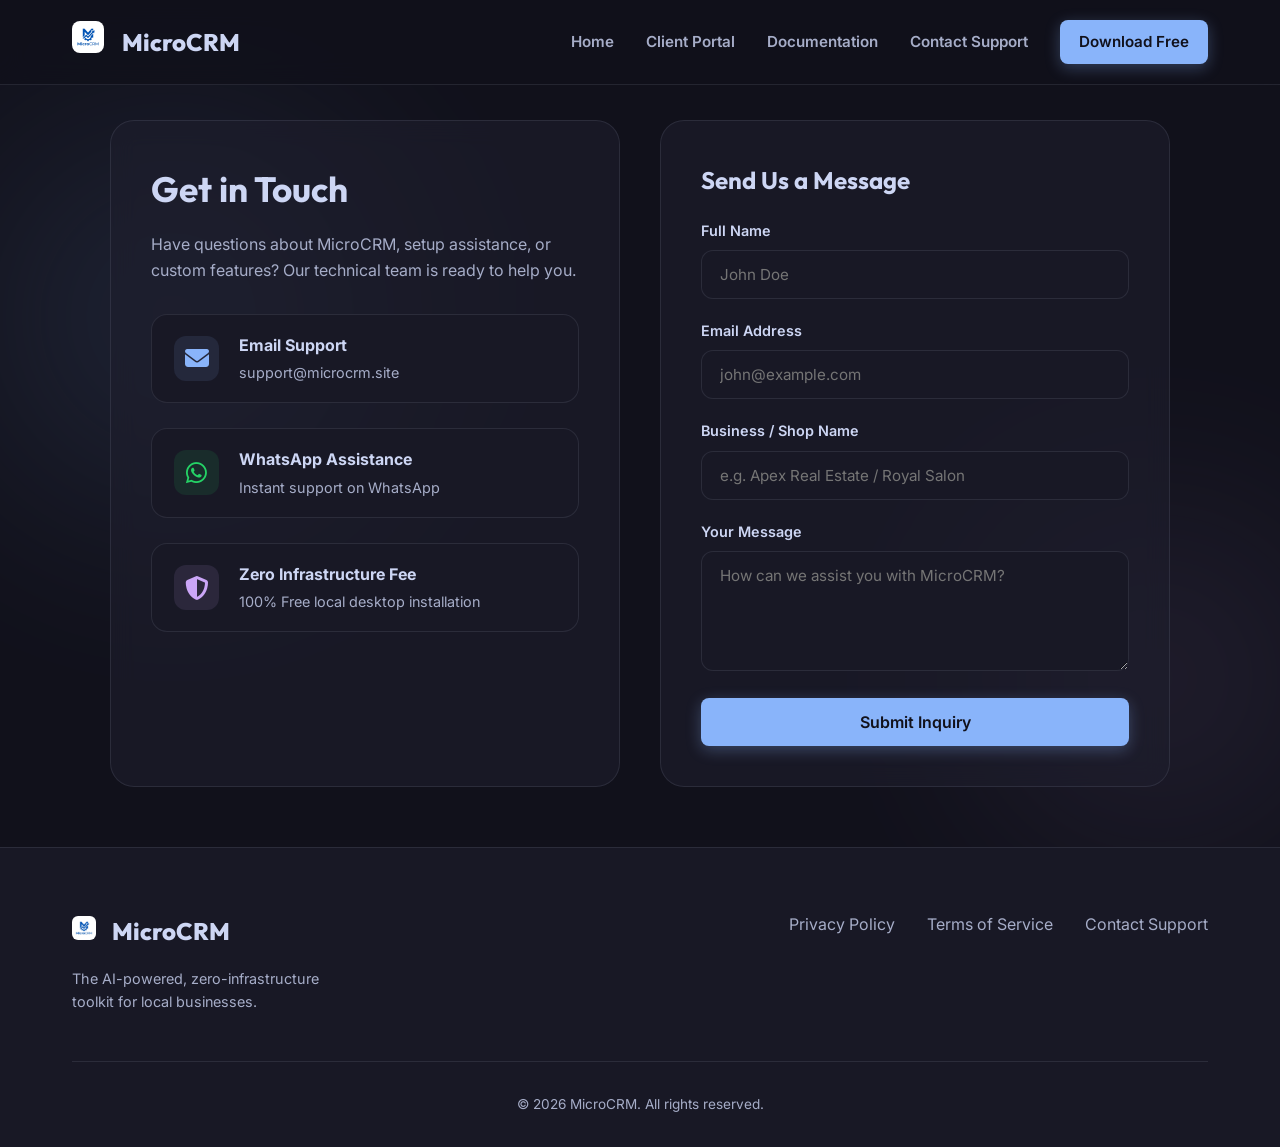
==== contact.html @ cad5dcee "Add full working Privacy Policy, Terms of Service, Contact Support, and Client Portal showcase pages" ====
<!DOCTYPE html>
<html lang="en">
<head>
    <meta charset="UTF-8">
    <meta name="viewport" content="width=device-width, initial-scale=1.0">
    <title>Contact Support - MicroCRM</title>
    <meta name="description" content="Contact MicroCRM Support & Sales team for assistance, demo inquiries, or technical support.">
    <link rel="preconnect" href="https://fonts.googleapis.com">
    <link rel="preconnect" href="https://fonts.gstatic.com" crossorigin>
    <link href="https://fonts.googleapis.com/css2?family=Inter:wght@300;400;500;600;700;800&family=Outfit:wght@400;600;700;800;900&display=swap" rel="stylesheet">
    <link rel="stylesheet" href="style.css">
    <link rel="stylesheet" href="https://cdnjs.cloudflare.com/ajax/libs/font-awesome/6.4.0/css/all.min.css">
    <style>
        .page-container {
            max-width: 1100px;
            margin: 120px auto 60px;
            padding: 0 20px;
        }
        .contact-grid {
            display: grid;
            grid-template-columns: 1fr 1fr;
            gap: 40px;
        }
        @media(max-width: 850px) {
            .contact-grid { grid-template-columns: 1fr; }
        }
        .contact-card {
            background: var(--glass-bg);
            border: 1px solid var(--border);
            border-radius: 24px;
            padding: 40px;
            backdrop-filter: blur(12px);
        }
        .contact-card h1 {
            font-family: 'Outfit', sans-serif;
            font-size: 2.2rem;
            margin-bottom: 15px;
            color: var(--text-main);
        }
        .contact-card p {
            color: var(--text-muted);
            margin-bottom: 30px;
            line-height: 1.6;
        }
        .info-box {
            display: flex;
            align-items: center;
            gap: 20px;
            margin-bottom: 25px;
            padding: 18px 22px;
            background: var(--bg-secondary);
            border: 1px solid var(--border);
            border-radius: 16px;
        }
        .info-icon {
            font-size: 1.5rem;
            color: var(--primary);
            width: 45px;
            height: 45px;
            display: flex;
            align-items: center;
            justify-content: center;
            background: rgba(137, 180, 250, 0.1);
            border-radius: 12px;
        }
        .info-text h4 {
            color: var(--text-main);
            font-size: 1rem;
            margin-bottom: 3px;
        }
        .info-text p {
            color: var(--text-muted);
            margin: 0;
            font-size: 0.9rem;
        }
        .form-group {
            margin-bottom: 20px;
        }
        .form-group label {
            display: block;
            color: var(--text-main);
            font-size: 0.9rem;
            font-weight: 600;
            margin-bottom: 8px;
        }
        .form-control {
            width: 100%;
            padding: 14px 18px;
            background: var(--bg-secondary);
            border: 1px solid var(--border);
            border-radius: 12px;
            color: var(--text-main);
            font-family: 'Inter', sans-serif;
            font-size: 0.95rem;
            outline: none;
            transition: border-color 0.3s;
        }
        .form-control:focus {
            border-color: var(--primary);
        }
        textarea.form-control {
            resize: vertical;
            min-height: 120px;
        }
        .success-message {
            display: none;
            padding: 15px;
            background: rgba(166, 227, 161, 0.15);
            border: 1px solid var(--success);
            color: var(--success);
            border-radius: 12px;
            margin-top: 15px;
            font-weight: 500;
            text-align: center;
        }
    </style>
</head>
<body>
    <div class="blob blob-1"></div>
    <div class="blob blob-2"></div>

    <nav class="navbar">
        <div class="nav-container">
            <div class="logo">
                <span class="logo-icon"><img src="logo.png" alt="MicroCRM Logo" style="height: 32px; width: 32px; margin-right: 10px; border-radius: 8px;"></span>
                <a href="index.html" style="text-decoration: none; color: inherit;"><span class="logo-text">MicroCRM</span></a>
            </div>
            <div class="nav-links">
                <a href="index.html">Home</a>
                <a href="portal-demo.html">Client Portal</a>
                <a href="docs.html">Documentation</a>
                <a href="contact.html" class="active">Contact Support</a>
                <a href="https://github.com/ayushmanparchoria16/microcrm/releases/download/v1.0/MicroCRM_Setup.exe" class="btn btn-primary btn-download">Download Free</a>
            </div>
        </div>
    </nav>

    <div class="page-container">
        <div class="contact-grid">
            <div class="contact-card">
                <h1>Get in Touch</h1>
                <p>Have questions about MicroCRM, setup assistance, or custom features? Our technical team is ready to help you.</p>

                <div class="info-box">
                    <div class="info-icon"><i class="fa-solid fa-envelope"></i></div>
                    <div class="info-text">
                        <h4>Email Support</h4>
                        <p>support@microcrm.site</p>
                    </div>
                </div>

                <div class="info-box">
                    <div class="info-icon" style="color: var(--whatsapp); background: rgba(37, 211, 102, 0.1);"><i class="fa-brands fa-whatsapp"></i></div>
                    <div class="info-text">
                        <h4>WhatsApp Assistance</h4>
                        <p>Instant support on WhatsApp</p>
                    </div>
                </div>

                <div class="info-box">
                    <div class="info-icon" style="color: var(--accent); background: rgba(203, 166, 247, 0.1);"><i class="fa-solid fa-shield-halved"></i></div>
                    <div class="info-text">
                        <h4>Zero Infrastructure Fee</h4>
                        <p>100% Free local desktop installation</p>
                    </div>
                </div>
            </div>

            <div class="contact-card">
                <h3 style="font-family: 'Outfit', sans-serif; font-size: 1.5rem; margin-bottom: 20px; color: var(--text-main);">Send Us a Message</h3>
                <form id="contactForm">
                    <div class="form-group">
                        <label for="fullName">Full Name</label>
                        <input type="text" id="fullName" class="form-control" placeholder="John Doe" required>
                    </div>

                    <div class="form-group">
                        <label for="emailAddr">Email Address</label>
                        <input type="email" id="emailAddr" class="form-control" placeholder="john@example.com" required>
                    </div>

                    <div class="form-group">
                        <label for="bizName">Business / Shop Name</label>
                        <input type="text" id="bizName" class="form-control" placeholder="e.g. Apex Real Estate / Royal Salon">
                    </div>

                    <div class="form-group">
                        <label for="msgText">Your Message</label>
                        <textarea id="msgText" class="form-control" placeholder="How can we assist you with MicroCRM?" required></textarea>
                    </div>

                    <button type="submit" class="btn btn-primary" style="width: 100%; padding: 14px; font-size: 1rem; cursor: pointer;">Submit Inquiry</button>
                    <div class="success-message" id="successMsg">✅ Thank you! Your message has been received. Our team will contact you shortly.</div>
                </form>
            </div>
        </div>
    </div>

    <footer class="footer">
        <div class="container">
            <div class="footer-content">
                <div class="footer-brand">
                    <div class="logo">
                        <span class="logo-icon"><img src="logo.png" alt="MicroCRM Logo" style="height: 24px; width: 24px; margin-right: 8px; border-radius: 6px;"></span>
                        <span class="logo-text">MicroCRM</span>
                    </div>
                    <p>The AI-powered, zero-infrastructure toolkit for local businesses.</p>
                </div>
                <div class="footer-links">
                    <a href="privacy.html">Privacy Policy</a>
                    <a href="terms.html">Terms of Service</a>
                    <a href="contact.html">Contact Support</a>
                </div>
            </div>
            <div class="copyright">
                &copy; 2026 MicroCRM. All rights reserved.
            </div>
        </div>
    </footer>

    <script src="script.js"></script>
    <script>
        document.getElementById('contactForm').addEventListener('submit', function(e) {
            e.preventDefault();
            document.getElementById('successMsg').style.display = 'block';
            this.reset();
        });
    </script>
</body>
</html>
---- style.css ----
:root {
    --bg-main: #11111b;
    --bg-secondary: #181825;
    --bg-tertiary: #1e1e2e;
    --text-main: #cdd6f4;
    --text-muted: #a6adc8;
    --primary: #89b4fa;
    --accent: #cba6f7;
    --success: #a6e3a1;
    --whatsapp: #25D366;
    --border: rgba(205, 214, 244, 0.1);
    --glass-bg: rgba(30, 30, 46, 0.6);
}

* {
    margin: 0;
    padding: 0;
    box-sizing: border-box;
}

body {
    font-family: 'Inter', sans-serif;
    background-color: var(--bg-main);
    color: var(--text-main);
    line-height: 1.6;
    overflow-x: hidden;
    position: relative;
}

/* Dynamic Background Blobs */
.blob {
    position: absolute;
    filter: blur(100px);
    z-index: -1;
    opacity: 0.5;
    animation: float 20s infinite alternate;
}

.blob-1 { top: -10%; left: -10%; width: 600px; height: 600px; background: radial-gradient(circle, rgba(137,180,250,0.3) 0%, rgba(137,180,250,0) 70%); }
.blob-2 { top: 30%; right: -10%; width: 500px; height: 500px; background: radial-gradient(circle, rgba(203,166,247,0.25) 0%, rgba(203,166,247,0) 70%); animation-delay: -5s; }
.blob-3 { top: 70%; left: 20%; width: 400px; height: 400px; background: radial-gradient(circle, rgba(166,227,161,0.2) 0%, rgba(166,227,161,0) 70%); animation-delay: -10s; }

@keyframes float {
    0% { transform: translate(0, 0) scale(1); }
    100% { transform: translate(50px, 50px) scale(1.1); }
}

.container {
    max-width: 1200px;
    margin: 0 auto;
    padding: 0 2rem;
}

/* Navbar */
.navbar {
    padding: 1.25rem 0;
    position: fixed;
    width: 100%;
    top: 0;
    z-index: 100;
    background: rgba(17, 17, 27, 0.85);
    backdrop-filter: blur(12px);
    border-bottom: 1px solid var(--border);
    transition: all 0.3s ease;
}

.nav-container {
    max-width: 1200px;
    margin: 0 auto;
    padding: 0 2rem;
    display: flex;
    justify-content: space-between;
    align-items: center;
}

.logo {
    display: flex;
    align-items: center;
    gap: 0.5rem;
    font-family: 'Outfit', sans-serif;
    font-size: 1.5rem;
    font-weight: 800;
    color: var(--text-main);
}

.logo-icon { color: var(--accent); }

.nav-links {
    display: flex;
    align-items: center;
    gap: 2rem;
}

.nav-links a {
    color: var(--text-muted);
    text-decoration: none;
    font-size: 0.95rem;
    font-weight: 600;
    transition: color 0.2s;
}

.nav-links a:hover { color: var(--primary); }

/* Buttons */
.btn {
    display: inline-block;
    padding: 0.6rem 1.2rem;
    border-radius: 8px;
    font-weight: 600;
    text-decoration: none;
    transition: all 0.3s ease;
    cursor: pointer;
    border: none;
    font-family: inherit;
}

.btn-primary { background: var(--primary); color: var(--bg-main) !important; box-shadow: 0 4px 15px rgba(137, 180, 250, 0.3); }
.btn-primary:hover { transform: translateY(-2px); box-shadow: 0 6px 20px rgba(137, 180, 250, 0.4); }
.btn-secondary { background: rgba(205, 214, 244, 0.1); color: var(--text-main) !important; border: 1px solid var(--border); }
.btn-secondary:hover { background: rgba(205, 214, 244, 0.15); }
.btn-large { padding: 1rem 2rem; font-size: 1.1rem; border-radius: 12px; }

/* Hero Section */
.hero { padding-top: 150px; padding-bottom: 80px; text-align: center; }
.hero-badge { display: inline-block; background: rgba(203, 166, 247, 0.15); color: var(--accent); padding: 0.4rem 1rem; border-radius: 20px; font-size: 0.9rem; font-weight: 600; margin-bottom: 1.5rem; border: 1px solid rgba(203, 166, 247, 0.3); }
.hero-title { font-family: 'Outfit', sans-serif; font-size: 4rem; line-height: 1.15; margin-bottom: 1.5rem; font-weight: 900; }
.gradient-text { background: linear-gradient(135deg, var(--primary), var(--accent)); -webkit-background-clip: text; -webkit-text-fill-color: transparent; }
.hero-subtitle { font-size: 1.15rem; color: var(--text-muted); max-width: 800px; margin: 0 auto 2.5rem auto; line-height: 1.6; }
.hero-actions { display: flex; gap: 1rem; justify-content: center; margin-bottom: 5rem; }

/* Dashboard Mockup Premium */
.premium-mockup { max-width: 1000px; margin: 0 auto; background: var(--bg-secondary); border-radius: 16px; border: 1px solid var(--border); box-shadow: 0 25px 50px -12px rgba(0, 0, 0, 0.6); overflow: hidden; transform: perspective(1000px) rotateX(4deg) translateY(10px); transition: all 0.5s cubic-bezier(0.25, 0.8, 0.25, 1); }
.premium-mockup:hover { transform: perspective(1000px) rotateX(0deg) translateY(0); box-shadow: 0 35px 60px -12px rgba(0, 0, 0, 0.8), 0 0 40px rgba(137, 180, 250, 0.15); }
.browser-bar { background: #11111b; padding: 0.75rem 1rem; display: flex; align-items: center; gap: 0.5rem; border-bottom: 1px solid var(--border); }
.dot { width: 12px; height: 12px; border-radius: 50%; }
.red { background: #f38ba8; } .yellow { background: #f9e2af; } .green { background: var(--success); }
.url-bar { flex: 1; background: rgba(255,255,255,0.05); margin-left: 1rem; padding: 0.4rem 1rem; border-radius: 6px; font-size: 0.85rem; color: var(--text-muted); text-align: left; font-family: monospace; }
.dashboard-layout { display: flex; height: 450px; }
.mock-sidebar { width: 80px; background: #181825; border-right: 1px solid var(--border); display: flex; flex-direction: column; align-items: center; padding: 1.5rem 0; gap: 1.5rem; }
.mock-nav-item { width: 40px; height: 40px; border-radius: 8px; background: rgba(255,255,255,0.05); }
.mock-nav-item.active { background: rgba(137, 180, 250, 0.2); border-left: 3px solid var(--primary); }
.mt-auto { margin-top: auto; }
.mock-main { flex: 1; padding: 1.5rem; display: flex; flex-direction: column; gap: 1.5rem; background: #1e1e2e; }
.mock-header { display: flex; justify-content: space-between; }
.mock-title { width: 200px; height: 24px; background: rgba(255,255,255,0.1); border-radius: 4px; }
.mock-actions { width: 100px; height: 32px; background: rgba(137,180,250,0.2); border-radius: 6px; }
.mock-grid.top { display: grid; grid-template-columns: repeat(4, 1fr); gap: 1rem; }
.mock-stat-card { height: 90px; background: #181825; border: 1px solid var(--border); border-radius: 12px; }
.mock-grid.bottom { display: grid; grid-template-columns: 2fr 1fr; gap: 1rem; flex: 1; }
.mock-chart-card { background: #181825; border: 1px solid var(--border); border-radius: 12px; }
.mock-list-card { background: #181825; border: 1px solid var(--border); border-radius: 12px; }

/* Bento Grid */
.bento-section { padding: 80px 0; }
.section-title { font-family: 'Outfit', sans-serif; font-size: 2.5rem; text-align: center; margin-bottom: 4rem; }
.bento-grid { display: grid; grid-template-columns: repeat(3, 1fr); gap: 1.5rem; grid-auto-rows: minmax(300px, auto); }
.bento-card { background: var(--glass-bg); border: 1px solid var(--border); backdrop-filter: blur(12px); border-radius: 24px; padding: 2.5rem; display: flex; flex-direction: column; justify-content: space-between; overflow: hidden; position: relative; transition: transform 0.3s ease; }
.bento-card:hover { transform: translateY(-5px); border-color: rgba(255,255,255,0.15); }
.col-span-2 { grid-column: span 2; }
.feature-icon { font-size: 2.5rem; margin-bottom: 1.5rem; width: 60px; height: 60px; display: flex; align-items: center; justify-content: center; border-radius: 16px; }
.whatsapp-color { background: rgba(37, 211, 102, 0.15); color: var(--whatsapp); }
.ai-color { background: rgba(203, 166, 247, 0.15); color: var(--accent); }
.portal-color { background: rgba(137, 180, 250, 0.15); color: var(--primary); }
.crm-color { background: rgba(166, 227, 161, 0.15); color: var(--success); }

.bento-card h3 { font-family: 'Outfit', sans-serif; font-size: 1.5rem; margin-bottom: 1rem; color: var(--text-main); }
.bento-card p { color: var(--text-muted); font-size: 0.95rem; line-height: 1.6; margin-bottom: 1.5rem; }

.feature-list { list-style: none; display: flex; flex-direction: column; gap: 0.75rem; }
.feature-list li { display: flex; align-items: center; gap: 0.75rem; font-size: 0.9rem; color: var(--text-main); font-weight: 500; }
.feature-list li i { color: var(--success); }
.grid-list { display: grid; grid-template-columns: 1fr 1fr; gap: 1rem; }

/* WhatsApp Mockup */
.whatsapp-card { flex-direction: row; align-items: center; gap: 2rem; }
.whatsapp-card .bento-content { flex: 1; }
.whatsapp-mockup { flex: 1; background: #efeae2; padding: 1.5rem; border-radius: 16px; border: 4px solid #11111b; display: flex; flex-direction: column; gap: 1rem; background-image: url('data:image/svg+xml,%3Csvg width="100" height="100" xmlns="http://www.w3.org/2000/svg"%3E%3Cpath d="M50 0L100 50L50 100L0 50Z" fill="%23000" fill-opacity="0.03"/%3E%3C/svg%3E'); }
.chat-bubble { padding: 0.75rem 1rem; border-radius: 12px; font-size: 0.85rem; max-width: 90%; color: #111; line-height: 1.4; }
.chat-bubble.received { background: #fff; align-self: flex-start; border-top-left-radius: 0; box-shadow: 0 1px 2px rgba(0,0,0,0.1); }
.chat-bubble.sent { background: #d9fdd3; align-self: flex-end; border-top-right-radius: 0; box-shadow: 0 1px 2px rgba(0,0,0,0.1); }

/* Architecture Section */
.architecture-section { padding: 80px 0 120px 0; }
.arch-box { padding: 4rem; display: flex; align-items: center; gap: 4rem; }
.arch-content { flex: 1; }
.arch-content h2 { font-family: 'Outfit', sans-serif; font-size: 2.2rem; margin-bottom: 1.5rem; }
.arch-content p { color: var(--text-muted); font-size: 1.05rem; margin-bottom: 2rem; }
.arch-visual { flex: 1; display: flex; align-items: center; justify-content: space-between; background: rgba(0,0,0,0.2); padding: 2rem; border-radius: 16px; border: 1px solid var(--border); }
.server-node { text-align: center; font-weight: 600; font-size: 0.9rem; }
.server-node i { font-size: 3rem; margin-bottom: 1rem; display: block; }
.server-node.cloud { color: var(--primary); }
.server-node.customer { color: var(--accent); }
.connector { color: var(--text-muted); opacity: 0.5; font-size: 1.5rem; }

/* Footer */
.footer { background: var(--bg-secondary); padding: 4rem 0 2rem 0; border-top: 1px solid var(--border); }
.footer-content { display: flex; justify-content: space-between; margin-bottom: 3rem; flex-wrap: wrap; gap: 2rem; }
.footer-brand p { color: var(--text-muted); margin-top: 1rem; max-width: 250px; font-size: 0.9rem; }
.footer-links { display: flex; gap: 2rem; }
.footer-links a { color: var(--text-muted); text-decoration: none; transition: color 0.2s; }
.footer-links a:hover { color: var(--primary); }
.copyright { text-align: center; color: var(--text-muted); font-size: 0.85rem; border-top: 1px solid var(--border); padding-top: 2rem; }

@media (max-width: 1024px) {
    .bento-grid { grid-template-columns: 1fr 1fr; }
    .col-span-2 { grid-column: span 2; }
    .whatsapp-card { flex-direction: column; }
    .arch-box { flex-direction: column; padding: 2.5rem; }
}

@media (max-width: 768px) {
    .hero-title { font-size: 3rem; }
    .nav-links { display: none; }
    .hero-actions { flex-direction: column; }
    .bento-grid { grid-template-columns: 1fr; }
    .col-span-2 { grid-column: span 1; }
    .grid-list { grid-template-columns: 1fr; }
}
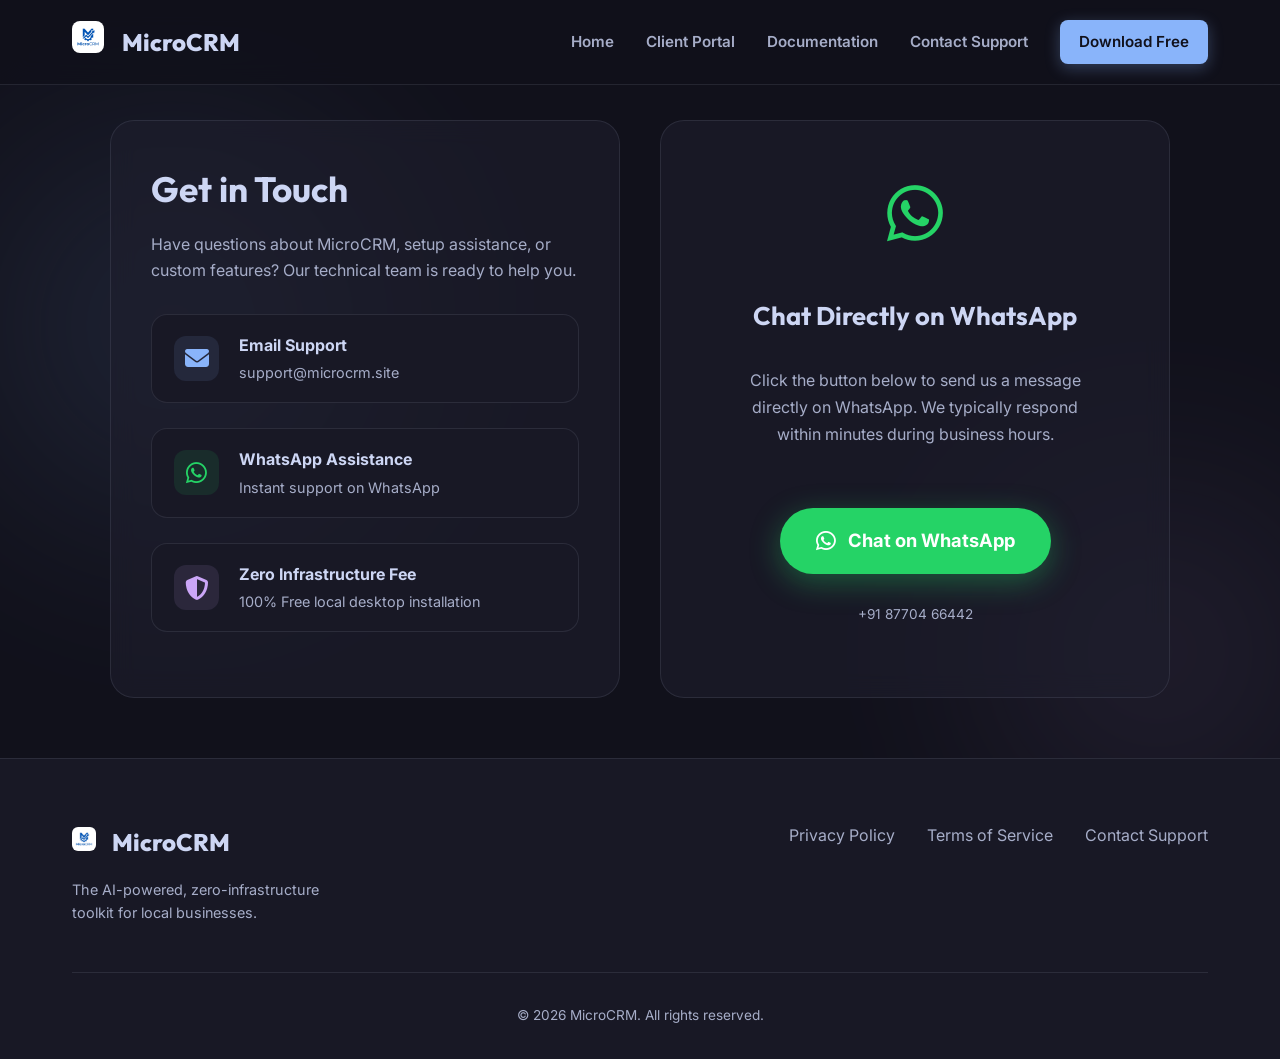
==== commit d4f3164d: "Replace contact form with WhatsApp direct message button" ====
--- a/contact.html
+++ b/contact.html
@@ -166,32 +166,20 @@
                 </div>
             </div>
 
-            <div class="contact-card">
-                <h3 style="font-family: 'Outfit', sans-serif; font-size: 1.5rem; margin-bottom: 20px; color: var(--text-main);">Send Us a Message</h3>
-                <form id="contactForm">
-                    <div class="form-group">
-                        <label for="fullName">Full Name</label>
-                        <input type="text" id="fullName" class="form-control" placeholder="John Doe" required>
-                    </div>
-
-                    <div class="form-group">
-                        <label for="emailAddr">Email Address</label>
-                        <input type="email" id="emailAddr" class="form-control" placeholder="john@example.com" required>
-                    </div>
-
-                    <div class="form-group">
-                        <label for="bizName">Business / Shop Name</label>
-                        <input type="text" id="bizName" class="form-control" placeholder="e.g. Apex Real Estate / Royal Salon">
-                    </div>
-
-                    <div class="form-group">
-                        <label for="msgText">Your Message</label>
-                        <textarea id="msgText" class="form-control" placeholder="How can we assist you with MicroCRM?" required></textarea>
-                    </div>
-
-                    <button type="submit" class="btn btn-primary" style="width: 100%; padding: 14px; font-size: 1rem; cursor: pointer;">Submit Inquiry</button>
-                    <div class="success-message" id="successMsg">✅ Thank you! Your message has been received. Our team will contact you shortly.</div>
-                </form>
+            <div class="contact-card" style="display: flex; flex-direction: column; align-items: center; justify-content: center; text-align: center; gap: 30px;">
+                <div style="font-size: 4rem; color: var(--whatsapp);"><i class="fa-brands fa-whatsapp"></i></div>
+                <h3 style="font-family: 'Outfit', sans-serif; font-size: 1.6rem; color: var(--text-main);">Chat Directly on WhatsApp</h3>
+                <p style="color: var(--text-muted); font-size: 1rem; max-width: 350px; line-height: 1.7;">Click the button below to send us a message directly on WhatsApp. We typically respond within minutes during business hours.</p>
+                <a href="https://wa.me/918770466442?text=Hi%2C%20I%20am%20interested%20in%20MicroCRM!%20I%20would%20like%20to%20know%20more%20about%20the%20features%20and%20pricing."
+                   target="_blank"
+                   rel="noopener noreferrer"
+                   style="display: inline-flex; align-items: center; gap: 12px; background: #25D366; color: #fff; font-size: 1.15rem; font-weight: 700; padding: 18px 36px; border-radius: 50px; text-decoration: none; box-shadow: 0 8px 30px rgba(37, 211, 102, 0.35); transition: transform 0.2s, box-shadow 0.2s;"
+                   onmouseover="this.style.transform='scale(1.05)'; this.style.boxShadow='0 12px 40px rgba(37,211,102,0.5)'"
+                   onmouseout="this.style.transform='scale(1)'; this.style.boxShadow='0 8px 30px rgba(37,211,102,0.35)'">
+                    <i class="fa-brands fa-whatsapp" style="font-size: 1.4rem;"></i>
+                    Chat on WhatsApp
+                </a>
+                <p style="color: var(--text-muted); font-size: 0.85rem;">+91 87704 66442</p>
             </div>
         </div>
     </div>
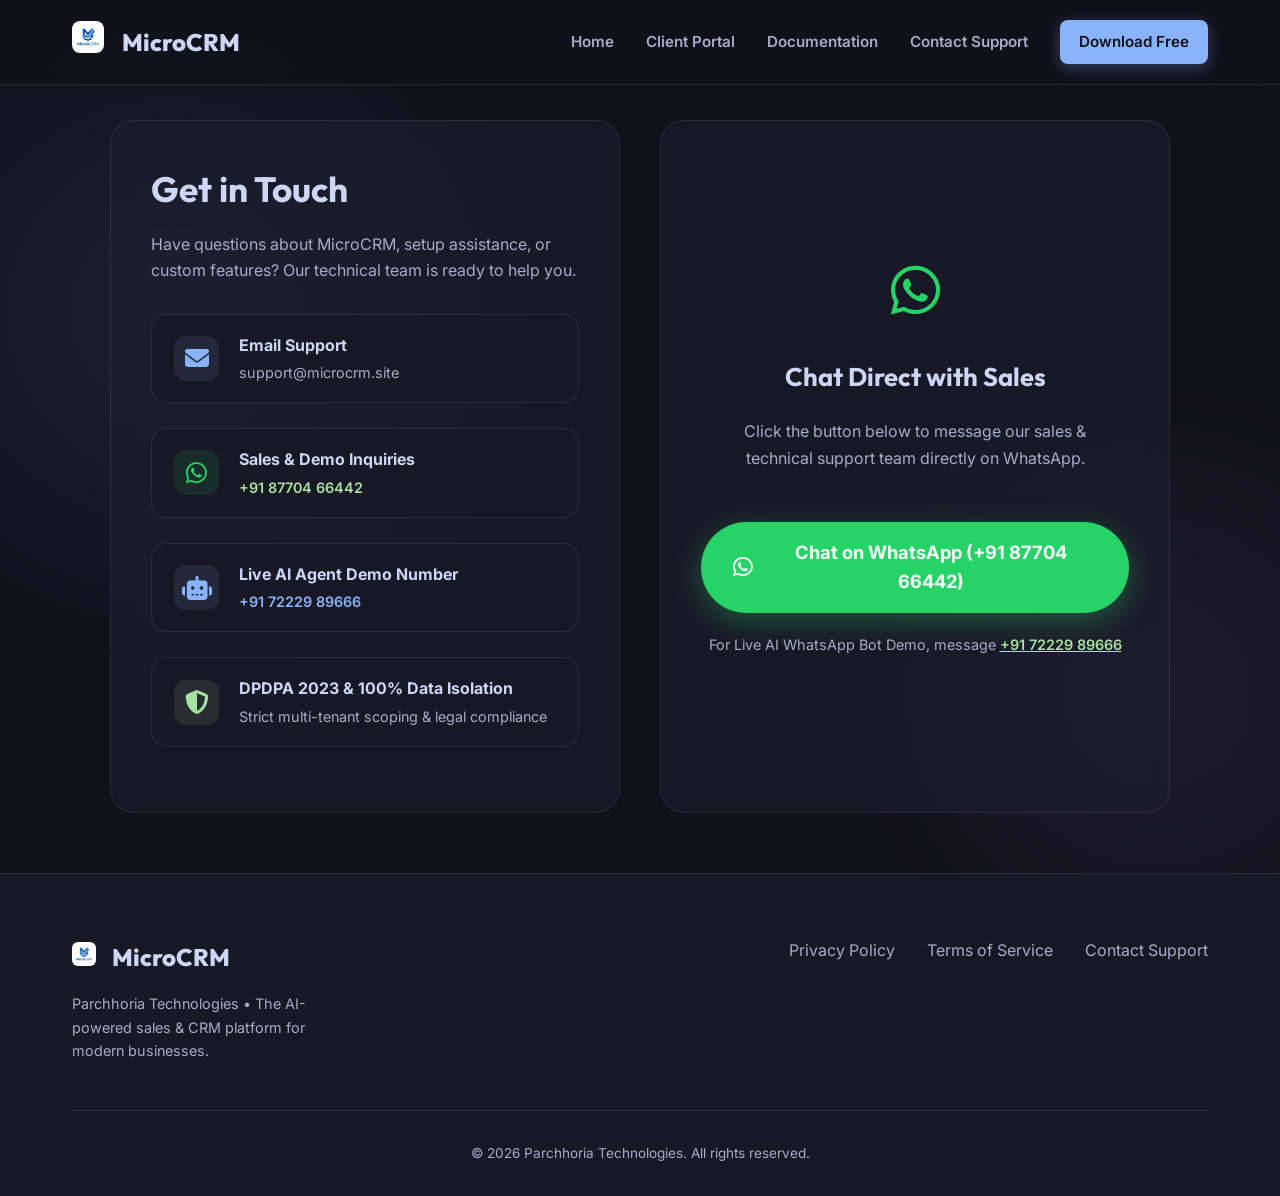
==== commit 98bffbcd: "Update marketing site for microcrm.site with DPDPA 2023 compliance badge, 100 percent data isolation" ====
--- a/contact.html
+++ b/contact.html
@@ -152,34 +152,44 @@
                 <div class="info-box">
                     <div class="info-icon" style="color: var(--whatsapp); background: rgba(37, 211, 102, 0.1);"><i class="fa-brands fa-whatsapp"></i></div>
                     <div class="info-text">
-                        <h4>WhatsApp Assistance</h4>
-                        <p>Instant support on WhatsApp</p>
-                    </div>
-                </div>
-
-                <div class="info-box">
-                    <div class="info-icon" style="color: var(--accent); background: rgba(203, 166, 247, 0.1);"><i class="fa-solid fa-shield-halved"></i></div>
-                    <div class="info-text">
-                        <h4>Zero Infrastructure Fee</h4>
-                        <p>100% Free local desktop installation</p>
-                    </div>
-                </div>
-            </div>
-
-            <div class="contact-card" style="display: flex; flex-direction: column; align-items: center; justify-content: center; text-align: center; gap: 30px;">
-                <div style="font-size: 4rem; color: var(--whatsapp);"><i class="fa-brands fa-whatsapp"></i></div>
-                <h3 style="font-family: 'Outfit', sans-serif; font-size: 1.6rem; color: var(--text-main);">Chat Directly on WhatsApp</h3>
-                <p style="color: var(--text-muted); font-size: 1rem; max-width: 350px; line-height: 1.7;">Click the button below to send us a message directly on WhatsApp. We typically respond within minutes during business hours.</p>
+                        <h4>Sales & Demo Inquiries</h4>
+                        <p><a href="https://wa.me/918770466442" target="_blank" style="color: #a6e3a1; text-decoration: none; font-weight: 600;">+91 87704 66442</a></p>
+                    </div>
+                </div>
+
+                <div class="info-box">
+                    <div class="info-icon" style="color: #89b4fa; background: rgba(137, 180, 250, 0.1);"><i class="fa-solid fa-robot"></i></div>
+                    <div class="info-text">
+                        <h4>Live AI Agent Demo Number</h4>
+                        <p><a href="https://wa.me/917222989666" target="_blank" style="color: #89b4fa; text-decoration: none; font-weight: 600;">+91 72229 89666</a></p>
+                    </div>
+                </div>
+
+                <div class="info-box">
+                    <div class="info-icon" style="color: #a6e3a1; background: rgba(166, 227, 161, 0.1);"><i class="fa-solid fa-shield-halved"></i></div>
+                    <div class="info-text">
+                        <h4>DPDPA 2023 & 100% Data Isolation</h4>
+                        <p>Strict multi-tenant scoping & legal compliance</p>
+                    </div>
+                </div>
+            </div>
+
+            <div class="contact-card" style="display: flex; flex-direction: column; align-items: center; justify-content: center; text-align: center; gap: 20px;">
+                <div style="font-size: 3.5rem; color: var(--whatsapp);"><i class="fa-brands fa-whatsapp"></i></div>
+                <h3 style="font-family: 'Outfit', sans-serif; font-size: 1.6rem; color: var(--text-main);">Chat Direct with Sales</h3>
+                <p style="color: var(--text-muted); font-size: 1rem; max-width: 350px; line-height: 1.7;">Click the button below to message our sales & technical support team directly on WhatsApp.</p>
                 <a href="https://wa.me/918770466442?text=Hi%2C%20I%20am%20interested%20in%20MicroCRM!%20I%20would%20like%20to%20know%20more%20about%20the%20features%20and%20pricing."
                    target="_blank"
                    rel="noopener noreferrer"
-                   style="display: inline-flex; align-items: center; gap: 12px; background: #25D366; color: #fff; font-size: 1.15rem; font-weight: 700; padding: 18px 36px; border-radius: 50px; text-decoration: none; box-shadow: 0 8px 30px rgba(37, 211, 102, 0.35); transition: transform 0.2s, box-shadow 0.2s;"
+                   style="display: inline-flex; align-items: center; gap: 12px; background: #25D366; color: #fff; font-size: 1.15rem; font-weight: 700; padding: 16px 32px; border-radius: 50px; text-decoration: none; box-shadow: 0 8px 30px rgba(37, 211, 102, 0.35); transition: transform 0.2s, box-shadow 0.2s;"
                    onmouseover="this.style.transform='scale(1.05)'; this.style.boxShadow='0 12px 40px rgba(37,211,102,0.5)'"
                    onmouseout="this.style.transform='scale(1)'; this.style.boxShadow='0 8px 30px rgba(37,211,102,0.35)'">
                     <i class="fa-brands fa-whatsapp" style="font-size: 1.4rem;"></i>
-                    Chat on WhatsApp
+                    Chat on WhatsApp (+91 87704 66442)
                 </a>
-                <p style="color: var(--text-muted); font-size: 0.85rem;">+91 87704 66442</p>
+                <p style="color: var(--text-muted); font-size: 0.9rem;">
+                    For Live AI WhatsApp Bot Demo, message <a href="https://wa.me/917222989666" target="_blank" style="color: #a6e3a1; font-weight: 600;">+91 72229 89666</a>
+                </p>
             </div>
         </div>
     </div>
@@ -192,7 +202,7 @@
                         <span class="logo-icon"><img src="logo.png" alt="MicroCRM Logo" style="height: 24px; width: 24px; margin-right: 8px; border-radius: 6px;"></span>
                         <span class="logo-text">MicroCRM</span>
                     </div>
-                    <p>The AI-powered, zero-infrastructure toolkit for local businesses.</p>
+                    <p>Parchhoria Technologies • The AI-powered sales & CRM platform for modern businesses.</p>
                 </div>
                 <div class="footer-links">
                     <a href="privacy.html">Privacy Policy</a>
@@ -201,7 +211,7 @@
                 </div>
             </div>
             <div class="copyright">
-                &copy; 2026 MicroCRM. All rights reserved.
+                &copy; 2026 Parchhoria Technologies. All rights reserved.
             </div>
         </div>
     </footer>
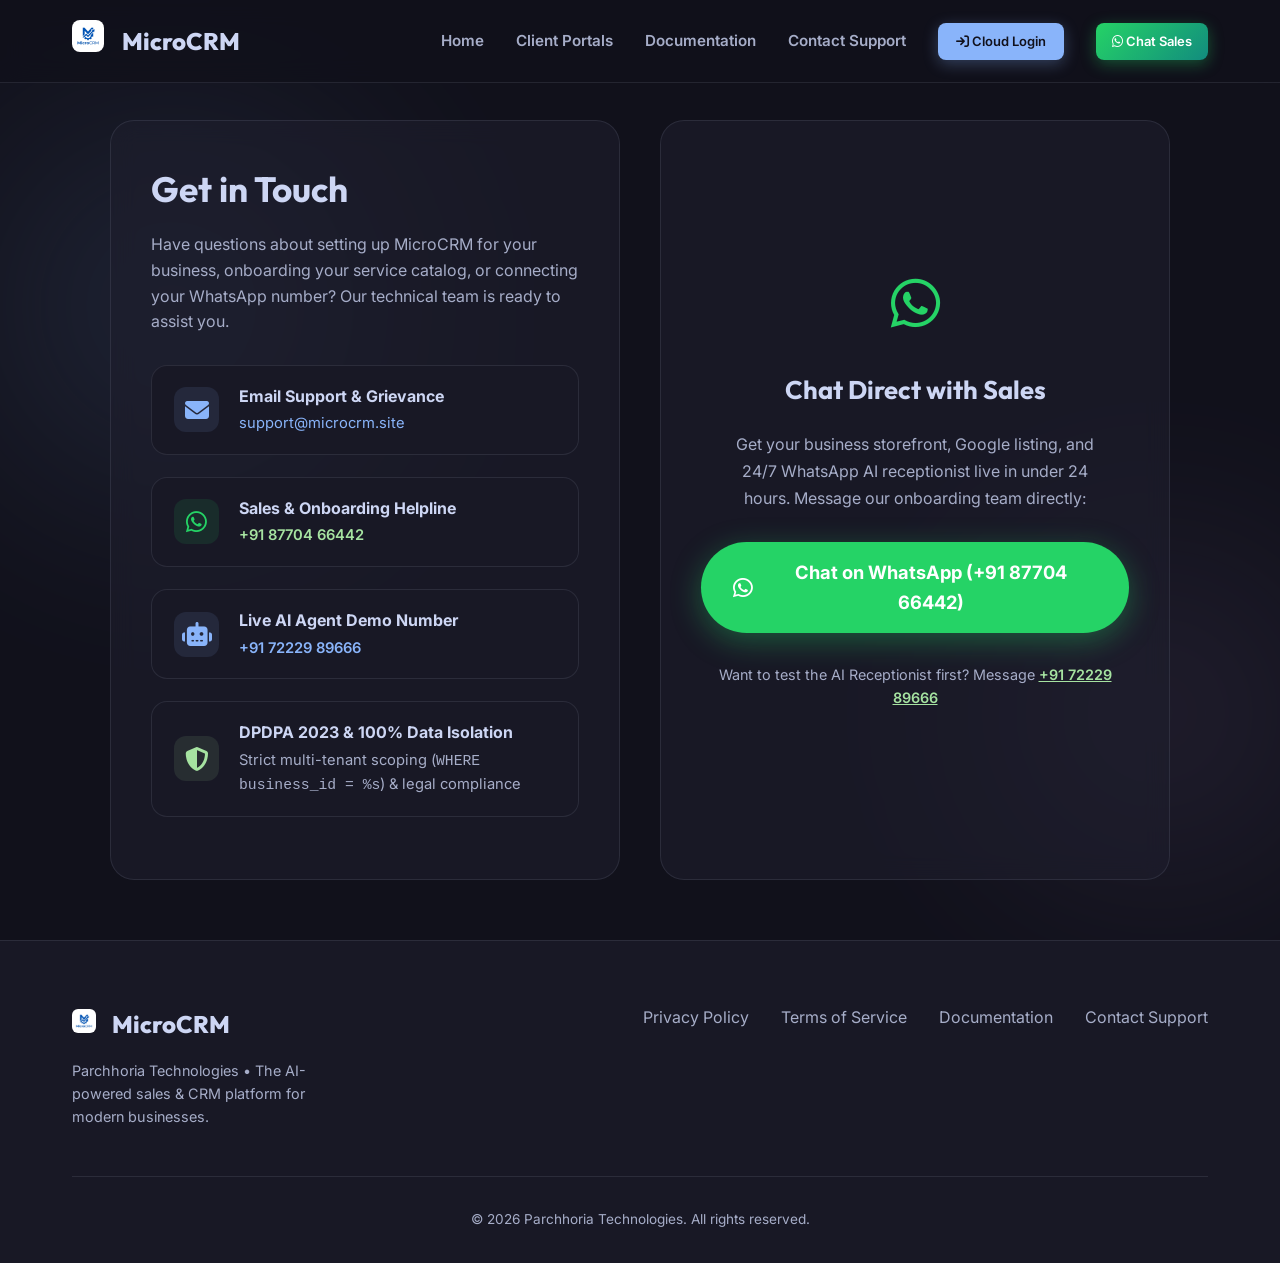
==== commit 252cf2a2: "docs: modernize Privacy Policy, Terms of Service, Docs & Contact pages with DPDPA 2023, anti-theft m" ====
--- a/contact.html
+++ b/contact.html
@@ -3,8 +3,8 @@
 <head>
     <meta charset="UTF-8">
     <meta name="viewport" content="width=device-width, initial-scale=1.0">
-    <title>Contact Support - MicroCRM</title>
-    <meta name="description" content="Contact MicroCRM Support & Sales team for assistance, demo inquiries, or technical support.">
+    <title>Contact Support & Sales - MicroCRM</title>
+    <meta name="description" content="Contact MicroCRM Support & Sales team for onboarding assistance, live demo inquiries, or technical support.">
     <link rel="preconnect" href="https://fonts.googleapis.com">
     <link rel="preconnect" href="https://fonts.gstatic.com" crossorigin>
     <link href="https://fonts.googleapis.com/css2?family=Inter:wght@300;400;500;600;700;800&family=Outfit:wght@400;600;700;800;900&display=swap" rel="stylesheet">
@@ -46,11 +46,16 @@
             display: flex;
             align-items: center;
             gap: 20px;
-            margin-bottom: 25px;
+            margin-bottom: 22px;
             padding: 18px 22px;
             background: var(--bg-secondary);
             border: 1px solid var(--border);
             border-radius: 16px;
+            transition: transform 0.2s, border-color 0.2s;
+        }
+        .info-box:hover {
+            border-color: var(--primary);
+            transform: translateY(-2px);
         }
         .info-icon {
             font-size: 1.5rem;
@@ -62,6 +67,7 @@
             justify-content: center;
             background: rgba(137, 180, 250, 0.1);
             border-radius: 12px;
+            flex-shrink: 0;
         }
         .info-text h4 {
             color: var(--text-main);
@@ -71,47 +77,11 @@
         .info-text p {
             color: var(--text-muted);
             margin: 0;
-            font-size: 0.9rem;
-        }
-        .form-group {
-            margin-bottom: 20px;
-        }
-        .form-group label {
-            display: block;
-            color: var(--text-main);
-            font-size: 0.9rem;
-            font-weight: 600;
-            margin-bottom: 8px;
-        }
-        .form-control {
-            width: 100%;
-            padding: 14px 18px;
-            background: var(--bg-secondary);
-            border: 1px solid var(--border);
-            border-radius: 12px;
-            color: var(--text-main);
-            font-family: 'Inter', sans-serif;
-            font-size: 0.95rem;
-            outline: none;
-            transition: border-color 0.3s;
-        }
-        .form-control:focus {
-            border-color: var(--primary);
-        }
-        textarea.form-control {
-            resize: vertical;
-            min-height: 120px;
-        }
-        .success-message {
-            display: none;
-            padding: 15px;
-            background: rgba(166, 227, 161, 0.15);
-            border: 1px solid var(--success);
-            color: var(--success);
-            border-radius: 12px;
-            margin-top: 15px;
-            font-weight: 500;
-            text-align: center;
+            font-size: 0.92rem;
+        }
+        .info-text a {
+            text-decoration: none;
+            transition: color 0.2s;
         }
     </style>
 </head>
@@ -127,10 +97,11 @@
             </div>
             <div class="nav-links">
                 <a href="index.html">Home</a>
-                <a href="portal-demo.html">Client Portal</a>
+                <a href="portal-demo.html">Client Portals</a>
                 <a href="docs.html">Documentation</a>
                 <a href="contact.html" class="active">Contact Support</a>
-                <a href="https://github.com/ayushmanparchoria16/microcrm/releases/download/v1.0/MicroCRM_Setup.exe" class="btn btn-primary btn-download">Download Free</a>
+                <a href="https://app.microcrm.site/login" class="btn btn-primary" style="padding: 8px 18px; font-size: 13px;"><i class="fa-solid fa-arrow-right-to-bracket"></i> Cloud Login</a>
+                <a href="https://wa.me/918770466442" target="_blank" class="btn btn-wa" style="padding: 8px 16px; font-size: 13px;"><i class="fa-brands fa-whatsapp"></i> Chat Sales</a>
             </div>
         </div>
     </nav>
@@ -139,21 +110,21 @@
         <div class="contact-grid">
             <div class="contact-card">
                 <h1>Get in Touch</h1>
-                <p>Have questions about MicroCRM, setup assistance, or custom features? Our technical team is ready to help you.</p>
+                <p>Have questions about setting up MicroCRM for your business, onboarding your service catalog, or connecting your WhatsApp number? Our technical team is ready to assist you.</p>
 
                 <div class="info-box">
                     <div class="info-icon"><i class="fa-solid fa-envelope"></i></div>
                     <div class="info-text">
-                        <h4>Email Support</h4>
-                        <p>support@microcrm.site</p>
+                        <h4>Email Support & Grievance</h4>
+                        <p><a href="mailto:support@microcrm.site" style="color: var(--primary);">support@microcrm.site</a></p>
                     </div>
                 </div>
 
                 <div class="info-box">
                     <div class="info-icon" style="color: var(--whatsapp); background: rgba(37, 211, 102, 0.1);"><i class="fa-brands fa-whatsapp"></i></div>
                     <div class="info-text">
-                        <h4>Sales & Demo Inquiries</h4>
-                        <p><a href="https://wa.me/918770466442" target="_blank" style="color: #a6e3a1; text-decoration: none; font-weight: 600;">+91 87704 66442</a></p>
+                        <h4>Sales & Onboarding Helpline</h4>
+                        <p><a href="https://wa.me/918770466442" target="_blank" style="color: #a6e3a1; font-weight: 600;">+91 87704 66442</a></p>
                     </div>
                 </div>
 
@@ -161,7 +132,7 @@
                     <div class="info-icon" style="color: #89b4fa; background: rgba(137, 180, 250, 0.1);"><i class="fa-solid fa-robot"></i></div>
                     <div class="info-text">
                         <h4>Live AI Agent Demo Number</h4>
-                        <p><a href="https://wa.me/917222989666" target="_blank" style="color: #89b4fa; text-decoration: none; font-weight: 600;">+91 72229 89666</a></p>
+                        <p><a href="https://wa.me/917222989666" target="_blank" style="color: #89b4fa; font-weight: 600;">+91 72229 89666</a></p>
                     </div>
                 </div>
 
@@ -169,16 +140,18 @@
                     <div class="info-icon" style="color: #a6e3a1; background: rgba(166, 227, 161, 0.1);"><i class="fa-solid fa-shield-halved"></i></div>
                     <div class="info-text">
                         <h4>DPDPA 2023 & 100% Data Isolation</h4>
-                        <p>Strict multi-tenant scoping & legal compliance</p>
+                        <p>Strict multi-tenant scoping (<code>WHERE business_id = %s</code>) & legal compliance</p>
                     </div>
                 </div>
             </div>
 
             <div class="contact-card" style="display: flex; flex-direction: column; align-items: center; justify-content: center; text-align: center; gap: 20px;">
                 <div style="font-size: 3.5rem; color: var(--whatsapp);"><i class="fa-brands fa-whatsapp"></i></div>
-                <h3 style="font-family: 'Outfit', sans-serif; font-size: 1.6rem; color: var(--text-main);">Chat Direct with Sales</h3>
-                <p style="color: var(--text-muted); font-size: 1rem; max-width: 350px; line-height: 1.7;">Click the button below to message our sales & technical support team directly on WhatsApp.</p>
-                <a href="https://wa.me/918770466442?text=Hi%2C%20I%20am%20interested%20in%20MicroCRM!%20I%20would%20like%20to%20know%20more%20about%20the%20features%20and%20pricing."
+                <h3 style="font-family: 'Outfit', sans-serif; font-size: 1.6rem; color: var(--text-main); margin-bottom: 0;">Chat Direct with Sales</h3>
+                <p style="color: var(--text-muted); font-size: 1rem; max-width: 360px; line-height: 1.7; margin-bottom: 10px;">
+                    Get your business storefront, Google listing, and 24/7 WhatsApp AI receptionist live in under 24 hours. Message our onboarding team directly:
+                </p>
+                <a href="https://wa.me/918770466442?text=Hi%2C%20I%20am%20interested%20in%20MicroCRM!%20I%20would%20like%20to%20know%20more%20about%20onboarding%20my%20business%20and%20getting%20a%20live%20demo."
                    target="_blank"
                    rel="noopener noreferrer"
                    style="display: inline-flex; align-items: center; gap: 12px; background: #25D366; color: #fff; font-size: 1.15rem; font-weight: 700; padding: 16px 32px; border-radius: 50px; text-decoration: none; box-shadow: 0 8px 30px rgba(37, 211, 102, 0.35); transition: transform 0.2s, box-shadow 0.2s;"
@@ -187,8 +160,8 @@
                     <i class="fa-brands fa-whatsapp" style="font-size: 1.4rem;"></i>
                     Chat on WhatsApp (+91 87704 66442)
                 </a>
-                <p style="color: var(--text-muted); font-size: 0.9rem;">
-                    For Live AI WhatsApp Bot Demo, message <a href="https://wa.me/917222989666" target="_blank" style="color: #a6e3a1; font-weight: 600;">+91 72229 89666</a>
+                <p style="color: var(--text-muted); font-size: 0.9rem; margin-top: 10px;">
+                    Want to test the AI Receptionist first? Message <a href="https://wa.me/917222989666" target="_blank" style="color: #a6e3a1; font-weight: 600;">+91 72229 89666</a>
                 </p>
             </div>
         </div>
@@ -207,6 +180,7 @@
                 <div class="footer-links">
                     <a href="privacy.html">Privacy Policy</a>
                     <a href="terms.html">Terms of Service</a>
+                    <a href="docs.html">Documentation</a>
                     <a href="contact.html">Contact Support</a>
                 </div>
             </div>
@@ -218,11 +192,15 @@
 
     <script src="script.js"></script>
     <script>
-        document.getElementById('contactForm').addEventListener('submit', function(e) {
-            e.preventDefault();
-            document.getElementById('successMsg').style.display = 'block';
-            this.reset();
-        });
+        const contactForm = document.getElementById('contactForm');
+        if (contactForm) {
+            contactForm.addEventListener('submit', function(e) {
+                e.preventDefault();
+                const successMsg = document.getElementById('successMsg');
+                if (successMsg) successMsg.style.display = 'block';
+                this.reset();
+            });
+        }
     </script>
 </body>
 </html>
--- a/style.css
+++ b/style.css
@@ -118,6 +118,8 @@
 .btn-primary:hover { transform: translateY(-2px); box-shadow: 0 6px 20px rgba(137, 180, 250, 0.4); }
 .btn-secondary { background: rgba(205, 214, 244, 0.1); color: var(--text-main) !important; border: 1px solid var(--border); }
 .btn-secondary:hover { background: rgba(205, 214, 244, 0.15); }
+.btn-wa { background: linear-gradient(135deg, #25D366 0%, #128C7E 100%) !important; color: #ffffff !important; box-shadow: 0 4px 15px rgba(37, 211, 102, 0.35); }
+.btn-wa:hover { transform: translateY(-2px); box-shadow: 0 6px 20px rgba(37, 211, 102, 0.5); }
 .btn-large { padding: 1rem 2rem; font-size: 1.1rem; border-radius: 12px; }
 
 /* Hero Section */
@@ -201,18 +203,194 @@
 .footer-links a:hover { color: var(--primary); }
 .copyright { text-align: center; color: var(--text-muted); font-size: 0.85rem; border-top: 1px solid var(--border); padding-top: 2rem; }
 
+/* Live Client Showcase */
+.showcase-section {
+    padding: 80px 0;
+    position: relative;
+}
+.showcase-grid {
+    display: grid;
+    grid-template-columns: repeat(3, 1fr);
+    gap: 25px;
+    margin-top: 40px;
+}
+.showcase-card {
+    background: var(--bg-secondary);
+    border: 1px solid var(--border);
+    border-radius: 20px;
+    padding: 30px;
+    display: flex;
+    flex-direction: column;
+    justify-content: space-between;
+    transition: transform 0.3s ease, border-color 0.3s ease, box-shadow 0.3s ease;
+    position: relative;
+    overflow: hidden;
+}
+.showcase-card:hover {
+    transform: translateY(-6px);
+    border-color: rgba(137, 180, 250, 0.4);
+    box-shadow: 0 15px 35px rgba(0, 0, 0, 0.4);
+}
+.showcase-badge-live {
+    display: inline-flex;
+    align-items: center;
+    gap: 6px;
+    background: rgba(16, 185, 129, 0.15);
+    color: #a6e3a1;
+    border: 1px solid rgba(16, 185, 129, 0.35);
+    padding: 3px 10px;
+    border-radius: 20px;
+    font-size: 0.72rem;
+    font-weight: 700;
+    text-transform: uppercase;
+    letter-spacing: 0.5px;
+}
+.showcase-badge-live .pulse-dot {
+    width: 7px;
+    height: 7px;
+    background: #a6e3a1;
+    border-radius: 50%;
+    box-shadow: 0 0 8px #a6e3a1;
+    animation: pulseLive 1.5s infinite;
+}
+@keyframes pulseLive {
+    0%, 100% { opacity: 1; transform: scale(1); }
+    50% { opacity: 0.4; transform: scale(1.2); }
+}
+.showcase-client-header {
+    display: flex;
+    justify-content: space-between;
+    align-items: flex-start;
+    gap: 15px;
+    margin-bottom: 15px;
+}
+.showcase-avatar {
+    width: 48px;
+    height: 48px;
+    border-radius: 14px;
+    display: flex;
+    align-items: center;
+    justify-content: center;
+    font-size: 1.5rem;
+    background: var(--bg-tertiary);
+    border: 1px solid var(--border);
+    flex-shrink: 0;
+}
+.showcase-title {
+    font-family: 'Outfit', sans-serif;
+    font-size: 1.25rem;
+    font-weight: 700;
+    color: var(--text-main);
+    margin-bottom: 4px;
+}
+.showcase-category {
+    font-size: 0.85rem;
+    color: var(--primary);
+    font-weight: 600;
+}
+.showcase-desc {
+    color: var(--text-muted);
+    font-size: 0.9rem;
+    line-height: 1.55;
+    margin: 15px 0;
+}
+.showcase-tags {
+    display: flex;
+    flex-wrap: wrap;
+    gap: 6px;
+    margin-bottom: 20px;
+}
+.showcase-tag {
+    font-size: 0.75rem;
+    background: rgba(255, 255, 255, 0.05);
+    border: 1px solid rgba(255, 255, 255, 0.1);
+    color: var(--text-muted);
+    padding: 3px 9px;
+    border-radius: 6px;
+    font-weight: 500;
+}
+
+/* 4-Pillar Ecosystem Grid */
+.ecosystem-section {
+    padding: 80px 0;
+    background: linear-gradient(180deg, var(--bg-secondary) 0%, var(--bg-main) 100%);
+    border-top: 1px solid var(--border);
+}
+.ecosystem-grid {
+    display: grid;
+    grid-template-columns: repeat(2, 1fr);
+    gap: 25px;
+    margin-top: 40px;
+}
+.ecosystem-card {
+    background: var(--glass-bg);
+    border: 1px solid var(--border);
+    backdrop-filter: blur(12px);
+    border-radius: 20px;
+    padding: 30px;
+    transition: transform 0.3s ease, border-color 0.3s ease;
+}
+.ecosystem-card:hover {
+    transform: translateY(-4px);
+    border-color: rgba(137, 180, 250, 0.35);
+}
+.ecosystem-step {
+    font-size: 0.75rem;
+    font-weight: 800;
+    color: var(--accent);
+    letter-spacing: 1px;
+    text-transform: uppercase;
+    margin-bottom: 8px;
+    display: block;
+}
+.ecosystem-card h3 {
+    font-family: 'Outfit', sans-serif;
+    font-size: 1.35rem;
+    margin-bottom: 12px;
+    color: var(--text-main);
+    display: flex;
+    align-items: center;
+    gap: 10px;
+}
+.ecosystem-card p {
+    color: var(--text-muted);
+    font-size: 0.92rem;
+    line-height: 1.6;
+    margin-bottom: 15px;
+}
+
+/* Consultation Growth CTA Section (Replacing Pricing) */
+.cta-growth-section {
+    padding: 90px 0;
+    background: linear-gradient(180deg, var(--bg-main) 0%, #151522 100%);
+    border-top: 1px solid var(--border);
+}
+.cta-growth-box {
+    background: linear-gradient(135deg, rgba(30, 30, 46, 0.95) 0%, rgba(24, 24, 37, 0.98) 100%);
+    border: 1.5px solid rgba(137, 180, 250, 0.35);
+    border-radius: 24px;
+    padding: 55px 40px;
+    text-align: center;
+    box-shadow: 0 20px 60px rgba(0, 0, 0, 0.5);
+    position: relative;
+    overflow: hidden;
+}
+
 @media (max-width: 1024px) {
     .bento-grid { grid-template-columns: 1fr 1fr; }
     .col-span-2 { grid-column: span 2; }
     .whatsapp-card { flex-direction: column; }
     .arch-box { flex-direction: column; padding: 2.5rem; }
+    .showcase-grid { grid-template-columns: 1fr; }
+    .ecosystem-grid { grid-template-columns: 1fr; }
 }
 
 @media (max-width: 768px) {
-    .hero-title { font-size: 3rem; }
+    .hero-title { font-size: 2.4rem; }
     .nav-links { display: none; }
     .hero-actions { flex-direction: column; }
     .bento-grid { grid-template-columns: 1fr; }
     .col-span-2 { grid-column: span 1; }
     .grid-list { grid-template-columns: 1fr; }
-}
+    .cta-growth-box { padding: 35px 20px; }
+}
